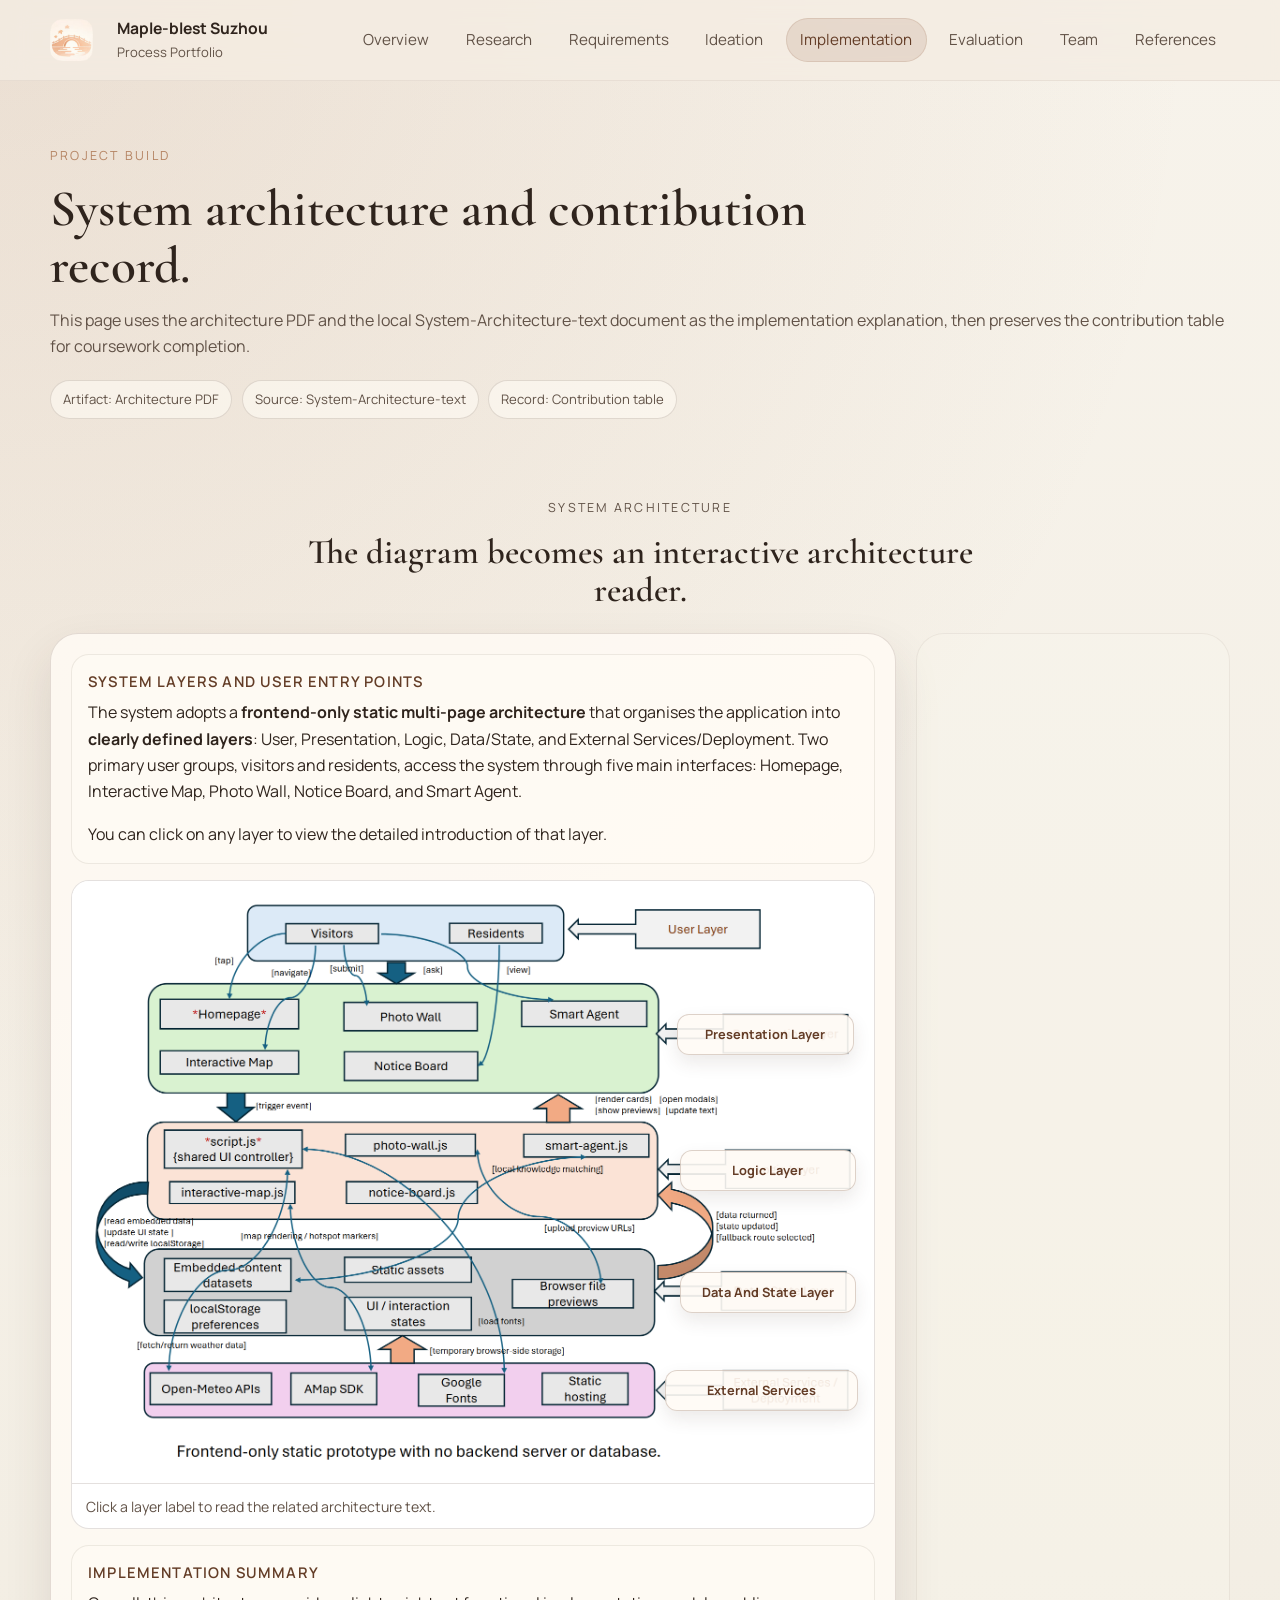
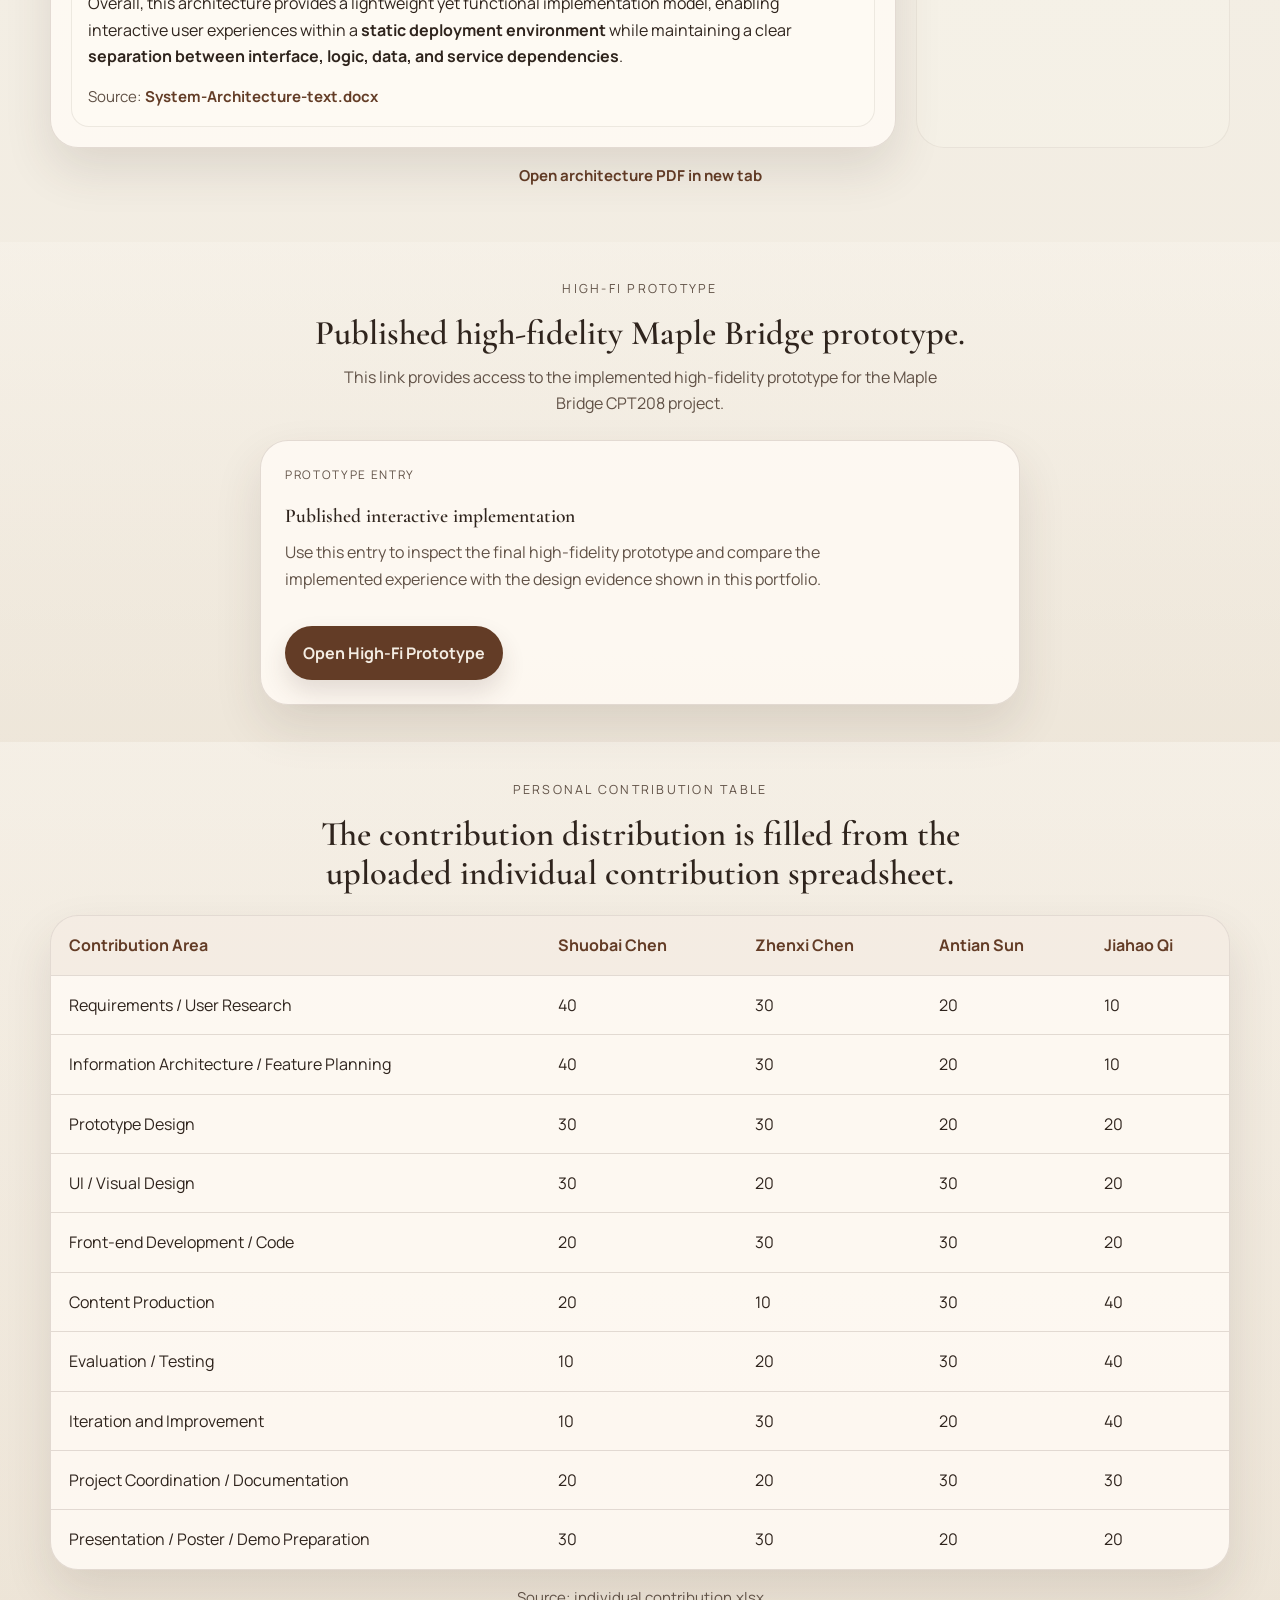
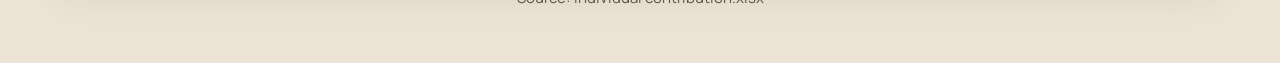
==== implementation.html @ 508eda53 "fix: move all files to root directory for GitHub Pages" ====
﻿<!DOCTYPE html>

<html lang="en">
<head>
<meta charset="utf-8"/>
<meta content="width=device-width, initial-scale=1.0" name="viewport"/>
<title>Implementation | Maple Bridge Process Portfolio</title>
<meta content="System architecture, implementation notes, and contribution table for Maple Bridge." name="description"/>
<link href="https://fonts.googleapis.com" rel="preconnect"/>
<link crossorigin="" href="https://fonts.gstatic.com" rel="preconnect"/>
<link href="https://fonts.googleapis.com/css2?family=Cormorant+Garamond:wght@500;600;700&amp;family=Manrope:wght@400;500;600;700&amp;display=swap" rel="stylesheet"/>
<link href="assets/css/site.css" rel="stylesheet"/>
</head>
<body data-page="implementation">
<div class="site-shell">
<header class="site-header">
<div class="container nav-wrap">
    <a aria-label="Maple-blest Suzhou Process Portfolio home" class="brand" href="index.html">
        <img src="208logo.png" alt="Logo" style="height: 42px; margin-right: 10px;">
        <span class="brand-text"><strong>Maple-blest Suzhou</strong><span>Process Portfolio</span></span>
    </a>
<button aria-controls="site-nav" aria-expanded="false" class="nav-toggle" type="button">Menu</button>
<nav aria-label="Primary" class="site-nav" id="site-nav"><a data-page="index" href="index.html">Overview</a><a data-page="research" href="research.html">Research</a><a data-page="requirements" href="requirements.html">Requirements</a><a data-page="ideation" href="ideation.html">Ideation</a><a data-page="implementation" href="implementation.html">Implementation</a><a data-page="evaluation" href="evaluation.html">Evaluation</a><a data-page="team" href="team.html">Team</a><a data-page="references" href="references.html">References</a></nav>
</div>
</header>
<main>
<section class="page-hero"><div class="container hero-content hero-content-simple"><div class="hero-copy"><p class="eyebrow">Project Build</p><h1>System architecture and contribution record.</h1><p class="hero-lead">This page uses the architecture PDF and the local System-Architecture-text document as the implementation explanation, then preserves the contribution table for coursework completion.</p><div class="hero-meta"><span>Artifact: Architecture PDF</span><span>Source: System-Architecture-text</span><span>Record: Contribution table</span></div></div></div></section>
<section class="section"><div class="container"><div class="section-heading"><p class="eyebrow">System Architecture</p><h2>The diagram becomes an interactive architecture reader.</h2></div><div class="architecture-reader"><article class="architecture-visual-panel"><div class="architecture-note architecture-note-top"><h3 class="transcript-heading">System Layers And User Entry Points</h3><p>The system adopts a <strong>frontend-only static multi-page architecture</strong> that organises the application into <strong>clearly defined layers</strong>: User, Presentation, Logic, Data/State, and External Services/Deployment. Two primary user groups, visitors and residents, access the system through five main interfaces: Homepage, Interactive Map, Photo Wall, Notice Board, and Smart Agent.</p><p>You can click on any layer to view the detailed introduction of that layer.</p></div><figure class="architecture-figure"><img alt="System Architecture diagram" loading="lazy" src="assets/pdf-images/system-architecture/page-01.png"/><figcaption>Click a layer label to read the related architecture text.</figcaption><div aria-label="Architecture layer controls" class="architecture-hotspots"><button aria-pressed="false" class="architecture-hotspot" data-architecture-target="presentation" type="button">Presentation Layer</button><button aria-pressed="false" class="architecture-hotspot" data-architecture-target="logic" type="button">Logic Layer</button><button aria-pressed="false" class="architecture-hotspot" data-architecture-target="data" type="button">Data And State Layer</button><button aria-pressed="false" class="architecture-hotspot" data-architecture-target="external" type="button">External Services</button></div></figure><div class="architecture-note architecture-note-bottom"><h3 class="transcript-heading">Implementation Summary</h3><p>Overall, this architecture provides a lightweight yet functional implementation model, enabling interactive user experiences within a <strong>static deployment environment</strong> while maintaining a clear <strong>separation between interface, logic, data, and service dependencies</strong>.</p><p class="source-note">Source: <a href="docs/System-Architecture-text.docx">System-Architecture-text.docx</a></p></div></article><aside aria-hidden="true" class="architecture-popup-stage"></aside><article aria-live="polite" class="architecture-detail-panel" hidden=""><button aria-label="Close architecture detail" class="architecture-popup-close" type="button">×</button><div class="architecture-detail" data-architecture-panel="presentation" hidden=""><p class="eyebrow">Selected Layer</p><h3>Presentation Layer</h3><p>At the presentation level, user interactions such as tapping, browsing, submitting, asking, and viewing are <strong>captured and translated into page events</strong>.</p></div><div class="architecture-detail" data-architecture-panel="data" hidden=""><p class="eyebrow">Selected Layer</p><h3>Data And State Layer</h3><p>At the data level, the current prototype relies on <strong>embedded content datasets, static assets, browser file previews</strong>, localStorage preferences, and UI/interaction states, rather than a backend server or database. As a result, most system behaviour is <strong>executed directly in the browser</strong>: scripts read embedded content, update local interface states, retrieve selected external data, and render feedback back to users in the form of cards, modals, previews, and dynamic text updates.</p></div><div class="architecture-detail" data-architecture-panel="external" hidden=""><p class="eyebrow">Selected Layer</p><h3>External Services</h3><p><strong>External integrations</strong> are used selectively to extend functionality, including Open-Meteo APIs for weather information, AMap SDK for live map rendering and hotspot markers, and Google Fonts for visual presentation.</p></div><div class="architecture-detail" data-architecture-panel="logic" hidden=""><p class="eyebrow">Selected Layer</p><h3>Logic Layer</h3><p>These events are then processed by the logic layer, which combines a shared controller, script.js, with page-specific scripts including interactive-map.js, photo-wall.js, notice-board.js, and smart-agent.js. This layered structure ensures that <strong>shared interface behaviours</strong> are managed consistently while allowing each page to support its own specialised interactions.</p></div></article></div><p class="source-note centered-note"><a href="assets/pdf/System%20Architecture.pdf">Open architecture PDF in new tab</a></p></div></section>
<section class="section section-alt"><div class="container"><div class="section-heading"><p class="eyebrow">High-Fi Prototype</p><h2>Published high-fidelity Maple Bridge prototype.</h2><p>This link provides access to the implemented high-fidelity prototype for the Maple Bridge CPT208 project.</p></div><article class="content-card prototype-card"><p class="card-kicker">Prototype Entry</p><h3>Published interactive implementation</h3><p>Use this entry to inspect the final high-fidelity prototype and compare the implemented experience with the design evidence shown in this portfolio.</p><a class="text-link" href="https://albertxia-herald.github.io/maple-bridge-CPT208" rel="noopener noreferrer" target="_blank">Open High-Fi Prototype</a></article></div></section>
<section class="section section-alt"><div class="container"><div class="section-heading"><p class="eyebrow">Personal Contribution Table</p><h2>The contribution distribution is filled from the uploaded individual contribution spreadsheet.</h2></div><div class="comparison-table-wrap"><table class="comparison-table contribution-table"><thead><tr><th>Contribution Area</th><th>Shuobai Chen</th><th>Zhenxi Chen</th><th>Antian Sun</th><th>Jiahao Qi</th></tr></thead><tbody><tr><td>Requirements / User Research</td><td>40</td><td>30</td><td>20</td><td>10</td></tr><tr><td>Information Architecture / Feature Planning</td><td>40</td><td>30</td><td>20</td><td>10</td></tr><tr><td>Prototype Design</td><td>30</td><td>30</td><td>20</td><td>20</td></tr><tr><td>UI / Visual Design</td><td>30</td><td>20</td><td>30</td><td>20</td></tr><tr><td>Front-end Development / Code</td><td>20</td><td>30</td><td>30</td><td>20</td></tr><tr><td>Content Production</td><td>20</td><td>10</td><td>30</td><td>40</td></tr><tr><td>Evaluation / Testing</td><td>10</td><td>20</td><td>30</td><td>40</td></tr><tr><td>Iteration and Improvement</td><td>10</td><td>30</td><td>20</td><td>40</td></tr><tr><td>Project Coordination / Documentation</td><td>20</td><td>20</td><td>30</td><td>30</td></tr><tr><td>Presentation / Poster / Demo Preparation</td><td>30</td><td>30</td><td>20</td><td>20</td></tr></tbody></table></div><p class="source-note centered-note">Source: individual contribution.xlsx</p></div></section>
</main>

</div>
<script src="assets/js/site.js"></script>
</body>
</html>
---- assets/css/site.css ----
:root {
  --bg: #f3eee4;
  --bg-deep: #e8dece;
  --surface: rgba(255, 251, 245, 0.84);
  --surface-strong: rgba(247, 240, 229, 0.94);
  --surface-dark: rgba(68, 52, 42, 0.92);
  --text: #2f241d;
  --text-soft: #615247;
  --text-inverse: #f4ede3;
  --line: rgba(91, 67, 49, 0.16);
  --line-strong: rgba(91, 67, 49, 0.28);
  --accent: #8c5a3c;
  --accent-soft: #b58463;
  --accent-deep: #633c26;
  --shadow: 0 22px 48px rgba(68, 52, 42, 0.12);
  --radius-lg: 28px;
  --radius-md: 18px;
  --radius-sm: 12px;
  --container: 1180px;
  --container-narrow: 840px;
}

*,
*::before,
*::after {
  box-sizing: border-box;
}

html {
  scroll-behavior: smooth;
}

body {
  margin: 0;
  min-width: 320px;
  font-family: "Manrope", sans-serif;
  color: var(--text);
  background:
    radial-gradient(circle at top left, rgba(181, 132, 99, 0.18), transparent 34%),
    linear-gradient(180deg, #f7f3eb 0%, var(--bg) 48%, #efe7db 100%);
  line-height: 1.65;
}

img {
  max-width: 100%;
  display: block;
}

a {
  color: inherit;
  text-decoration: none;
}

p,
ul {
  margin-top: 0;
}

.site-shell {
  min-height: 100vh;
}

.container {
  width: min(var(--container), calc(100% - 2rem));
  margin: 0 auto;
}

.container.narrow,
.narrow {
  width: min(var(--container-narrow), calc(100% - 2rem));
}

.site-header {
  position: sticky;
  top: 0;
  z-index: 20;
  backdrop-filter: blur(14px);
  background: rgba(244, 237, 227, 0.8);
  border-bottom: 1px solid rgba(91, 67, 49, 0.08);
}

.nav-wrap {
  display: flex;
  align-items: center;
  justify-content: space-between;
  gap: 1rem;
  padding: 1rem 0;
}

.brand {
  display: inline-flex;
  align-items: center;
  gap: 0.9rem;
  min-width: 0;
}

.brand-mark {
  display: inline-grid;
  place-items: center;
  width: 2.9rem;
  height: 2.9rem;
  border-radius: 50%;
  background: linear-gradient(135deg, var(--accent-deep), var(--accent-soft));
  color: var(--text-inverse);
  font-weight: 700;
  letter-spacing: 0.08em;
}

.brand-text {
  display: flex;
  flex-direction: column;
  color: var(--text-soft);
  font-size: 0.82rem;
}

.brand-text strong {
  color: var(--text);
  font-size: 0.98rem;
  font-weight: 700;
}

.site-nav {
  display: flex;
  flex-wrap: wrap;
  justify-content: flex-end;
  gap: 0.5rem;
}

.site-nav a {
  padding: 0.6rem 0.9rem;
  border-radius: 999px;
  color: var(--text-soft);
  font-size: 0.95rem;
  transition: background-color 160ms ease, color 160ms ease, transform 160ms ease;
}

.site-nav a:hover,
.site-nav a:focus-visible {
  background: rgba(140, 90, 60, 0.09);
  color: var(--accent-deep);
}

.site-nav a.is-active {
  background: rgba(140, 90, 60, 0.14);
  color: var(--accent-deep);
  box-shadow: inset 0 0 0 1px rgba(140, 90, 60, 0.15);
}

.nav-toggle {
  display: none;
  border: 1px solid var(--line);
  background: rgba(255, 251, 245, 0.78);
  color: var(--text);
  border-radius: 999px;
  padding: 0.7rem 1rem;
  font: inherit;
}

.page-hero {
  position: relative;
  padding: 3.2rem 0 1.4rem;
}

.page-hero-home {
  padding-top: 3rem;
}

.hero-media {
  position: absolute;
  inset: 0;
  background:
    linear-gradient(120deg, rgba(49, 36, 28, 0.82), rgba(49, 36, 28, 0.42)),
    linear-gradient(180deg, rgba(49, 36, 28, 0.12), rgba(243, 238, 228, 0.86)),
    url("../../images/hero-bg.jpg") center/cover no-repeat;
  border-bottom-left-radius: 40px;
  border-bottom-right-radius: 40px;
}

.hero-content {
  position: relative;
  display: grid;
  grid-template-columns: minmax(0, 1.4fr) minmax(280px, 0.8fr);
  gap: 1.5rem;
  align-items: end;
}

.hero-content-simple {
  grid-template-columns: minmax(0, 1fr);
}

.hero-copy {
  position: relative;
  z-index: 1;
  padding: 0.9rem 0 1.15rem;
}

.page-hero-home .hero-copy {
  color: var(--text-inverse);
  padding-top: 3.2rem;
}

.eyebrow {
  margin-bottom: 0.9rem;
  text-transform: uppercase;
  letter-spacing: 0.18em;
  font-size: 0.78rem;
  color: var(--accent-soft);
}

.page-hero-home .eyebrow {
  color: #dcc1a8;
}

h1,
h2,
h3 {
  margin: 0 0 0.7rem;
  font-family: "Cormorant Garamond", serif;
  font-weight: 600;
  line-height: 1.12;
}

h1 {
  font-size: clamp(2.55rem, 4vw, 4.15rem);
  max-width: 760px;
}

h2 {
  font-size: clamp(1.75rem, 2.7vw, 2.55rem);
}

h3 {
  font-size: clamp(1.22rem, 1.45vw, 1.55rem);
}

.hero-lead,
.section-heading p,
.editorial-block p,
.content-card p,
.note-card p,
.checklist-card,
.footer-copy {
  color: var(--text-soft);
}

.page-hero-home .hero-lead {
  color: rgba(244, 237, 227, 0.86);
  max-width: 58ch;
}

.hero-meta {
  display: flex;
  flex-wrap: wrap;
  gap: 0.6rem;
  margin-top: 1.25rem;
}

.hero-meta span {
  border: 1px solid rgba(248, 236, 223, 0.2);
  background: rgba(255, 249, 241, 0.08);
  color: inherit;
  padding: 0.5rem 0.75rem;
  border-radius: 999px;
  font-size: 0.82rem;
}

.page-hero:not(.page-hero-home) .hero-meta span {
  border-color: var(--line);
  background: rgba(255, 251, 245, 0.58);
  color: var(--text-soft);
}

.hero-panel,
.content-card,
.note-card,
.checklist-card,
.editorial-block,
.profile-card {
  border: 1px solid var(--line);
  border-radius: var(--radius-lg);
  background: var(--surface);
  box-shadow: var(--shadow);
}

.hero-panel {
  position: relative;
  z-index: 1;
  align-self: stretch;
  padding: 1.5rem;
  background: rgba(255, 248, 240, 0.18);
  border-color: rgba(255, 240, 223, 0.22);
  color: var(--text-inverse);
}

.callout-label,
.card-kicker {
  margin-bottom: 0.65rem;
  text-transform: uppercase;
  letter-spacing: 0.14em;
  font-size: 0.74rem;
  color: var(--accent-soft);
}

.hero-panel .callout-label,
.hero-panel p,
.hero-panel .text-link {
  color: rgba(244, 237, 227, 0.88);
}

.text-link {
  display: inline-block;
  margin-top: 0.8rem;
  color: var(--accent-deep);
  font-weight: 700;
}

.hero-actions {
  display: flex;
  flex-wrap: wrap;
  gap: 0.8rem;
  margin-top: 1.5rem;
}

.button-link {
  display: inline-flex;
  align-items: center;
  justify-content: center;
  min-height: 2.95rem;
  padding: 0.85rem 1.1rem;
  border-radius: 999px;
  border: 1px solid transparent;
  font-weight: 700;
  transition: transform 160ms ease, border-color 160ms ease, background-color 160ms ease, color 160ms ease;
}

.button-link:hover,
.button-link:focus-visible {
  transform: translateY(-1px);
}

.button-link-primary {
  background: rgba(255, 246, 236, 0.92);
  color: var(--accent-deep);
}

.button-link-secondary {
  background: rgba(255, 249, 241, 0.08);
  border-color: rgba(248, 236, 223, 0.26);
  color: var(--text-inverse);
}

.hero-panel-list {
  display: grid;
  gap: 0.75rem;
  margin-top: 1rem;
}

.hero-panel-list span {
  display: block;
  padding-top: 0.75rem;
  border-top: 1px solid rgba(255, 240, 223, 0.18);
  font-size: 0.96rem;
  color: rgba(244, 237, 227, 0.88);
}

.section {
  padding: 2.35rem 0;
}

.section-alt {
  background: linear-gradient(180deg, rgba(255, 251, 245, 0.26), rgba(232, 222, 206, 0.35));
}

.section-heading {
  margin-bottom: 1.45rem;
  text-align: center;
}

.section-heading-left {
  text-align: left;
}

.section-heading h2 {
  max-width: 720px;
  margin-left: auto;
  margin-right: auto;
}

.section-heading-left h2 {
  margin-left: 0;
  margin-right: 0;
}

.section-heading p:last-child {
  max-width: 62ch;
  margin-left: auto;
  margin-right: auto;
}

.section-heading-left p:last-child {
  margin-left: 0;
  margin-right: 0;
}

.card-grid {
  display: grid;
  gap: 1.2rem;
}

.card-grid-two {
  grid-template-columns: repeat(2, minmax(0, 1fr));
}

.card-grid-three {
  grid-template-columns: repeat(3, minmax(0, 1fr));
}

.card-grid-four {
  grid-template-columns: repeat(4, minmax(0, 1fr));
}

.content-card,
.note-card,
.checklist-card,
.editorial-block,
.snapshot-card,
.entry-card,
.resource-card,
.timeline-card {
  padding: 1.5rem;
}

.content-card h3 a:hover,
.content-card h3 a:focus-visible,
.entry-card h3 a:hover,
.entry-card h3 a:focus-visible,
.resource-card h3 a:hover,
.resource-card h3 a:focus-visible {
  color: var(--accent);
}

.transcript-heading {
  margin-top: 1.4rem;
  margin-bottom: 0.45rem;
  font-family: "Manrope", sans-serif;
  font-size: 0.92rem;
  line-height: 1.4;
  letter-spacing: 0.08em;
  text-transform: uppercase;
  color: var(--accent-deep);
}

.transcript-heading:first-child {
  margin-top: 0;
}

.alternatives-grid {
  display: grid;
  grid-template-columns: repeat(3, minmax(0, 1fr));
  gap: 1rem;
  margin: 1.2rem 0 1.6rem;
}

.alternative-option {
  display: flex;
  flex-direction: column;
  min-width: 0;
  padding: 1rem;
  border: 1px solid var(--line);
  border-radius: var(--radius-md);
  background: rgba(255, 251, 245, 0.56);
}

.alternative-option .transcript-heading {
  margin-top: 0;
}

.alternative-figure {
  margin: 1rem 0 0;
  padding-top: 1rem;
  border-top: 1px solid var(--line);
}

.pros-cons {
  display: grid;
  gap: 0.85rem;
  flex: 1;
}

.pros-cons-block {
  padding: 0.85rem;
  border-radius: var(--radius-sm);
  background: rgba(255, 251, 245, 0.58);
  border: 1px solid rgba(91, 67, 49, 0.1);
}

.pros-cons-block h4 {
  margin: 0 0 0.45rem;
  font-size: 0.82rem;
  letter-spacing: 0.12em;
  text-transform: uppercase;
  color: var(--accent-deep);
}

.pros-cons-block ul {
  margin: 0;
  padding-left: 1.05rem;
  color: var(--text-soft);
}

.pros-cons-block li + li {
  margin-top: 0.45rem;
}

.alternative-figure img {
  width: 100%;
  max-height: 260px;
  object-fit: contain;
}

.alternative-figure figcaption {
  margin-top: 0.6rem;
  text-align: center;
  color: var(--text-soft);
  font-size: 0.9rem;
}

.prototype-card {
  display: grid;
  gap: 0.7rem;
  max-width: 760px;
  margin: 0 auto;
}

.prototype-card h3 {
  margin-bottom: 0;
}

.prototype-card p {
  max-width: 62ch;
}

.prototype-card .text-link {
  display: inline-flex;
  align-items: center;
  justify-content: center;
  justify-self: start;
  min-height: 2.8rem;
  margin-top: 0.45rem;
  padding: 0.78rem 1.05rem;
  border-radius: 999px;
  border: 1px solid rgba(99, 60, 38, 0.18);
  background: var(--accent-deep);
  color: var(--text-inverse);
  box-shadow: 0 12px 24px rgba(68, 52, 42, 0.14);
}

.prototype-card .text-link:hover,
.prototype-card .text-link:focus-visible {
  background: var(--accent);
  transform: translateY(-1px);
}

.stack-grid {
  display: grid;
  gap: 1rem;
}

.metric-summary-grid {
  margin-top: 1.8rem;
}

.sus-analysis-grid {
  display: grid;
  grid-template-columns: repeat(8, minmax(0, 1fr));
  gap: 1.1rem;
  align-items: stretch;
}

.sus-analysis-grid .content-card {
  min-height: 100%;
}

.sus-analysis-pair {
  display: grid;
  grid-column: span 5;
  gap: 1.1rem;
}

.sus-analysis-pair .content-card {
  min-height: auto;
}

.iteration-grid {
  display: grid;
  gap: 1.2rem;
}

.iteration-card {
  display: grid;
  gap: 1rem;
  padding: 1.35rem;
  border: 1px solid var(--line);
  border-radius: var(--radius-lg);
  background: var(--surface);
  box-shadow: var(--shadow);
}

.iteration-card-head h3 {
  margin-bottom: 0;
}

.iteration-images {
  display: grid;
  grid-template-columns: repeat(2, minmax(0, 1fr));
  gap: 1rem;
}

.iteration-images figure {
  margin: 0;
  overflow: hidden;
  border: 1px solid var(--line);
  border-radius: var(--radius-md);
  background: rgba(255, 251, 245, 0.84);
}

.iteration-images img {
  width: 100%;
  max-height: 480px;
  object-fit: contain;
  background: #fff;
}

.iteration-images figcaption {
  padding: 0.6rem 0.8rem;
  border-top: 1px solid var(--line);
  color: var(--text-soft);
  font-size: 0.88rem;
}

.reflection-grid {
  display: grid;
  grid-template-columns: repeat(2, minmax(0, 1fr));
  gap: 1.25rem;
  align-items: start;
}

.reflection-group {
  display: grid;
  gap: 1rem;
  padding: 1.35rem;
  border: 1px solid var(--line);
  border-radius: var(--radius-lg);
  background: var(--surface);
  box-shadow: var(--shadow);
}

.reflection-group h3 {
  margin-bottom: 0.15rem;
}

.reflection-point {
  padding: 1rem;
  border: 1px solid rgba(140, 90, 60, 0.14);
  border-radius: var(--radius-md);
  background: rgba(255, 251, 245, 0.72);
}

.reflection-point h4 {
  margin: 0 0 0.45rem;
  color: var(--accent-deep);
  font-family: var(--font-ui);
  font-size: 1rem;
}

.reflection-point p {
  margin: 0;
}

.technical-reflection-grid {
  display: grid;
  gap: 1.25rem;
}

.technical-reflection-card {
  display: grid;
  gap: 1rem;
  padding: 1.35rem;
  border: 1px solid var(--line);
  border-radius: var(--radius-lg);
  background: var(--surface);
  box-shadow: var(--shadow);
}

.technical-reflection-card h3 {
  margin-bottom: 0;
}

.technical-reflection-card ul {
  margin: 0;
  padding-left: 1.2rem;
  color: var(--text-soft);
}

.technical-reflection-card li + li {
  margin-top: 0.4rem;
}

.technical-process-row {
  display: inline-flex;
  align-items: center;
  gap: 0.7rem;
  width: fit-content;
  padding: 0.75rem 0.9rem;
  border: 1px solid rgba(140, 90, 60, 0.18);
  border-radius: var(--radius-md);
  background: rgba(255, 251, 245, 0.78);
  font-weight: 700;
  color: var(--accent-deep);
}

.testing-grid {
  display: grid;
  grid-template-columns: repeat(3, minmax(0, 1fr));
  gap: 1rem;
}

.testing-card {
  display: grid;
  gap: 0.75rem;
  align-content: start;
  min-height: 100%;
  padding: 1rem;
  border: 1px solid rgba(140, 90, 60, 0.14);
  border-radius: var(--radius-md);
  background: rgba(255, 251, 245, 0.72);
}

.testing-card h4 {
  margin: 0;
  color: var(--accent-deep);
  font-family: var(--font-ui);
  font-size: 1rem;
}

.testing-card p {
  margin: 0;
}

.evidence-icon-button {
  display: inline-flex;
  align-items: center;
  justify-content: center;
  width: 2.45rem;
  height: 2.45rem;
  border: 1px solid rgba(140, 90, 60, 0.32);
  border-radius: 999px;
  background: var(--accent);
  color: #fff;
  font-family: var(--font-ui);
  font-weight: 800;
  cursor: pointer;
  box-shadow: 0 10px 22px rgba(91, 67, 49, 0.16);
  transition: transform 180ms ease, background 180ms ease;
}

.evidence-icon-button:hover,
.evidence-icon-button:focus-visible {
  background: var(--accent-deep);
  transform: translateY(-1px);
}

.testing-card .evidence-icon-button {
  margin-top: auto;
}

.text-modal {
  position: fixed;
  inset: 0;
  z-index: 80;
  display: none;
  align-items: center;
  justify-content: center;
  padding: 2rem;
  background: rgba(32, 26, 22, 0.72);
}

.text-modal.is-open {
  display: flex;
}

.text-modal-panel {
  position: relative;
  width: min(980px, 92vw);
  max-height: 86vh;
  overflow: auto;
  padding: 1.35rem;
  border: 1px solid rgba(255, 251, 245, 0.34);
  border-radius: var(--radius-lg);
  background: var(--surface);
  box-shadow: 0 24px 70px rgba(32, 26, 22, 0.36);
}

.text-modal-close {
  position: sticky;
  top: 0;
  float: right;
  display: inline-flex;
  align-items: center;
  justify-content: center;
  width: 2.35rem;
  height: 2.35rem;
  margin-left: 1rem;
  border: 1px solid var(--line);
  border-radius: 999px;
  background: rgba(255, 251, 245, 0.92);
  color: var(--accent-deep);
  font-size: 1.4rem;
  cursor: pointer;
}

.text-modal-content {
  display: grid;
  gap: 1rem;
}

.technical-evidence-gallery {
  display: grid;
  gap: 1rem;
}

.technical-evidence-gallery figure {
  margin: 0;
  overflow: hidden;
  border: 1px solid var(--line);
  border-radius: var(--radius-md);
  background: #1f1f1f;
}

.technical-evidence-gallery img {
  display: block;
  width: 100%;
  height: auto;
}

.technical-evidence-gallery figcaption {
  padding: 0.65rem 0.85rem;
  border-top: 1px solid rgba(255, 255, 255, 0.12);
  color: rgba(255, 255, 255, 0.76);
  font-size: 0.88rem;
}

.code-evidence-block {
  overflow: auto;
  margin: 0;
  padding: 1rem;
  border-radius: var(--radius-md);
  background: #1f1f1f;
  color: #f8f4ed;
  font-size: 0.88rem;
  line-height: 1.6;
}

.sus-analysis-grid > .content-card:nth-child(2) {
  grid-column: span 3;
}

.sus-analysis-grid > .content-card:nth-child(3) {
  grid-column: span 4;
}

.sus-analysis-grid > .content-card:nth-child(4) {
  grid-column: span 4;
}

.two-column {
  display: grid;
  grid-template-columns: minmax(0, 1.2fr) minmax(260px, 0.8fr);
  gap: 1.2rem;
  align-items: start;
}

.hub-overview {
  align-items: stretch;
}

.snapshot-card,
.entry-card,
.resource-card,
.timeline-card {
  border: 1px solid var(--line);
  border-radius: var(--radius-lg);
  background: var(--surface);
  box-shadow: var(--shadow);
}

.snapshot-card h3,
.entry-card h3,
.resource-card h3,
.timeline-card h3 {
  font-size: clamp(1.35rem, 1.9vw, 1.85rem);
}

.snapshot-card p:last-child,
.entry-card p:last-child,
.resource-card p:last-child,
.timeline-card p:last-child {
  margin-bottom: 0;
}

.timeline-grid {
  display: grid;
  grid-template-columns: repeat(5, minmax(0, 1fr));
  gap: 1rem;
  align-items: stretch;
}

.timeline-card {
  position: relative;
  overflow: hidden;
}

.timeline-card::before {
  content: "";
  position: absolute;
  inset: 0 auto auto 0;
  width: 100%;
  height: 4px;
  background: linear-gradient(90deg, var(--accent-soft), rgba(181, 132, 99, 0.18));
}

.timeline-step {
  display: inline-flex;
  align-items: center;
  justify-content: center;
  width: 2.3rem;
  height: 2.3rem;
  margin-bottom: 1rem;
  border-radius: 50%;
  background: rgba(140, 90, 60, 0.1);
  color: var(--accent-deep);
  font-weight: 700;
}

.timeline-note {
  margin-top: 1rem;
  color: var(--accent-deep);
  font-size: 0.92rem;
}

.resource-card-confirmed {
  background: linear-gradient(180deg, rgba(255, 251, 245, 0.92), rgba(244, 236, 223, 0.92));
}

.resource-status {
  display: inline-flex;
  margin-top: 1rem;
  padding: 0.45rem 0.75rem;
  border-radius: 999px;
  background: rgba(140, 90, 60, 0.1);
  color: var(--accent-deep);
  font-size: 0.84rem;
  font-weight: 700;
}

.source-note,
.todo-note {
  margin-top: 1rem;
  font-size: 0.94rem;
}

.source-note {
  color: var(--text-soft);
}

.source-note a {
  color: var(--accent-deep);
  font-weight: 700;
}

.todo-note {
  color: var(--accent-deep);
}

.centered-note {
  text-align: center;
}

.source-card,
.stakeholder-card,
.insight-card,
.document-panel {
  border: 1px solid var(--line);
  border-radius: var(--radius-lg);
  background: var(--surface);
  box-shadow: var(--shadow);
}

.source-card,
.stakeholder-card,
.insight-card {
  padding: 1.5rem;
}

.source-list {
  margin: 0;
  padding-left: 1.15rem;
  color: var(--text-soft);
}

.source-list li + li {
  margin-top: 0.65rem;
}

.evidence-tags {
  display: flex;
  flex-wrap: wrap;
  gap: 0.55rem;
  margin-top: 1rem;
}

.evidence-tag {
  display: inline-flex;
  align-items: center;
  justify-content: center;
  padding: 0.45rem 0.7rem;
  border-radius: 999px;
  background: rgba(140, 90, 60, 0.1);
  color: var(--accent-deep);
  font-size: 0.82rem;
  font-weight: 700;
}

.comparison-table-wrap {
  overflow-x: auto;
  border: 1px solid var(--line);
  border-radius: var(--radius-lg);
  background: var(--surface);
  box-shadow: var(--shadow);
}

.comparison-table {
  width: 100%;
  border-collapse: collapse;
  min-width: 760px;
}

.comparison-table caption {
  padding: 1rem 1.1rem;
  text-align: left;
  color: var(--accent-deep);
  font-weight: 700;
  background: rgba(255, 251, 245, 0.72);
  border-bottom: 1px solid var(--line);
}

.comparison-table th,
.comparison-table td {
  padding: 1rem 1.1rem;
  text-align: left;
  vertical-align: top;
  border-bottom: 1px solid var(--line);
}

.comparison-table th {
  background: rgba(140, 90, 60, 0.08);
  color: var(--accent-deep);
  font-weight: 700;
}

.comparison-table tbody tr:last-child td {
  border-bottom: 0;
}

.table-section-heading {
  margin-top: 2.1rem;
}

.sus-score-table {
  min-width: 980px;
}

.document-panel {
  margin-top: 1.4rem;
  padding: 1.5rem;
}

.document-panel-head {
  display: flex;
  align-items: flex-start;
  justify-content: space-between;
  gap: 1rem;
  margin-bottom: 1rem;
}

.document-frame {
  border: 1px solid var(--line);
  border-radius: var(--radius-md);
  overflow: hidden;
  background: rgba(255, 251, 245, 0.92);
  min-height: 720px;
}

.document-frame object {
  display: block;
  width: 100%;
  min-height: 720px;
}

.document-note {
  color: var(--text-soft);
}

.pdf-image-stack {
  display: grid;
  gap: 1rem;
}

.pdf-image-stack-two {
  grid-template-columns: repeat(2, minmax(0, 1fr));
  align-items: start;
}

.pdf-page {
  overflow: hidden;
  margin: 0;
  border: 1px solid var(--line);
  border-radius: var(--radius-md);
  background: #fff;
}

.pdf-page img {
  display: block;
  width: 100%;
  height: auto;
}

.image-modal-trigger {
  display: block;
  width: 100%;
  padding: 0;
  border: 0;
  background: transparent;
  cursor: zoom-in;
}

.image-modal-trigger:focus-visible {
  outline: 3px solid rgba(140, 90, 60, 0.45);
  outline-offset: 3px;
}

.pdf-page figcaption {
  padding: 0.65rem 0.85rem;
  border-top: 1px solid var(--line);
  color: var(--text-soft);
  font-size: 0.88rem;
}

.journey-grid {
  display: grid;
  grid-template-columns: repeat(2, minmax(0, 1fr));
  gap: 1.2rem;
}

.architecture-stack {
  display: grid;
  gap: 1.2rem;
}

.architecture-reader {
  position: relative;
  display: grid;
  grid-template-columns: minmax(0, 1.35fr) minmax(260px, 0.5fr);
  gap: 1.25rem;
  align-items: stretch;
}

.architecture-visual-panel,
.architecture-detail-panel {
  border: 1px solid var(--line);
  border-radius: var(--radius-lg);
  background: var(--surface);
  box-shadow: var(--shadow);
}

.architecture-visual-panel {
  display: grid;
  grid-column: 1;
  gap: 1rem;
  padding: 1.25rem;
}

.architecture-popup-stage {
  grid-column: 2;
  min-height: 100%;
  border: 1px solid rgba(91, 67, 49, 0.08);
  border-radius: var(--radius-lg);
  background: rgba(255, 251, 245, 0.18);
}

.architecture-note {
  padding: 1rem;
  border-radius: var(--radius-md);
  background: rgba(255, 251, 245, 0.56);
  border: 1px solid rgba(91, 67, 49, 0.1);
}

.architecture-note p:last-child {
  margin-bottom: 0;
}

.architecture-figure {
  position: relative;
  margin: 0;
  overflow: hidden;
  border: 1px solid var(--line);
  border-radius: var(--radius-md);
  background: #fff;
}

.architecture-figure img {
  width: 100%;
  max-height: 620px;
  object-fit: contain;
}

.architecture-figure figcaption {
  padding: 0.65rem 0.85rem;
  border-top: 1px solid var(--line);
  color: var(--text-soft);
  font-size: 0.88rem;
}

.architecture-hotspots {
  position: absolute;
  inset: 0;
  pointer-events: none;
}

.architecture-hotspot {
  position: absolute;
  pointer-events: auto;
  border: 1px solid rgba(99, 60, 38, 0.22);
  border-radius: 12px;
  background: rgba(255, 251, 245, 0.9);
  color: var(--accent-deep);
  width: min(22%, 230px);
  min-height: 2.55rem;
  padding: 0.4rem 0.55rem;
  font: inherit;
  font-size: 0.8rem;
  font-weight: 700;
  cursor: pointer;
  box-shadow: 0 8px 18px rgba(68, 52, 42, 0.1);
}

.architecture-hotspot[data-architecture-target="presentation"] {
  top: 20.5%;
  right: 2.6%;
}

.architecture-hotspot[data-architecture-target="logic"] {
  top: 41.5%;
  right: 2.3%;
}

.architecture-hotspot[data-architecture-target="data"] {
  top: 60.4%;
  right: 2.3%;
}

.architecture-hotspot[data-architecture-target="external"] {
  top: 75.5%;
  right: 2.1%;
  width: min(24%, 250px);
}

.architecture-hotspot:hover,
.architecture-hotspot:focus-visible,
.architecture-hotspot.is-active {
  background: var(--accent-deep);
  color: var(--text-inverse);
}

.architecture-detail-panel {
  position: absolute;
  top: 11.5rem;
  right: 0;
  z-index: 8;
  width: min(360px, 32%);
  padding: 1.5rem;
  border-color: rgba(99, 60, 38, 0.24);
  background: rgba(255, 251, 245, 0.96);
  backdrop-filter: blur(12px);
}

.architecture-popup-close {
  position: absolute;
  top: 0.75rem;
  right: 0.75rem;
  display: inline-grid;
  place-items: center;
  width: 2rem;
  height: 2rem;
  border: 1px solid var(--line);
  border-radius: 50%;
  background: rgba(255, 251, 245, 0.84);
  color: var(--accent-deep);
  font: inherit;
  font-size: 1.2rem;
  line-height: 1;
  cursor: pointer;
}

.architecture-popup-close:hover,
.architecture-popup-close:focus-visible {
  background: var(--accent-deep);
  color: var(--text-inverse);
}

.architecture-detail h3 {
  margin-bottom: 0.9rem;
  padding-right: 2rem;
}

.architecture-detail p:last-child {
  margin-bottom: 0;
}

.fieldwork-grid {
  display: grid;
  grid-template-columns: repeat(2, minmax(0, 1fr));
  gap: 1rem;
  align-items: start;
}

.fieldwork-card,
.video-panel,
.requirement-card,
.need-card,
.requirement-list-card,
.playful-card,
.summary-card {
  border: 1px solid var(--line);
  border-radius: var(--radius-lg);
  background: var(--surface);
  box-shadow: var(--shadow);
}

.fieldwork-card {
  overflow: hidden;
}

.fieldwork-card img {
  width: 100%;
  height: auto;
  object-fit: contain;
  display: block;
  background: rgba(255, 251, 245, 0.92);
}

.fieldwork-card figcaption {
  padding: 0.9rem 1rem 1rem;
  color: var(--text-soft);
  font-size: 0.92rem;
}

.fieldwork-card-feature {
  grid-column: auto;
}

.image-modal {
  position: fixed;
  inset: 0;
  z-index: 100;
  display: none;
  align-items: center;
  justify-content: center;
  padding: 1.25rem;
  background: rgba(32, 27, 23, 0.82);
}

.image-modal.is-open {
  display: flex;
}

.image-modal-panel {
  position: relative;
  max-width: min(96vw, 1440px);
  max-height: 92vh;
  overflow: hidden;
  padding-top: 3.2rem;
}

.image-modal-panel img {
  display: block;
  max-width: 100%;
  max-height: calc(92vh - 3.2rem);
  border-radius: var(--radius-md);
  background: #fff;
  box-shadow: 0 24px 80px rgba(0, 0, 0, 0.35);
  transform-origin: center center;
  transition: transform 120ms ease;
  cursor: zoom-in;
  touch-action: none;
  user-select: none;
  -webkit-user-drag: none;
}

.image-modal.is-zoomed .image-modal-panel img {
  cursor: grab;
}

.image-modal-panel img.is-panning {
  cursor: grabbing;
  transition: none;
}

.image-modal-close {
  position: absolute;
  top: 0.75rem;
  right: 0.75rem;
  width: 2.4rem;
  height: 2.4rem;
  border: 1px solid rgba(255, 255, 255, 0.4);
  border-radius: 50%;
  background: rgba(32, 27, 23, 0.72);
  color: #fff;
  font-size: 1.5rem;
  line-height: 1;
  cursor: pointer;
}

.image-modal-toolbar {
  position: absolute;
  top: 0.75rem;
  left: 0.75rem;
  z-index: 1;
  display: inline-flex;
  gap: 0.4rem;
  align-items: center;
  padding: 0.35rem;
  border-radius: 999px;
  background: rgba(32, 27, 23, 0.72);
}

.image-modal-zoom,
.image-modal-reset {
  min-width: 2.2rem;
  height: 2.2rem;
  padding: 0 0.7rem;
  border: 1px solid rgba(255, 255, 255, 0.35);
  border-radius: 999px;
  background: rgba(255, 255, 255, 0.08);
  color: #fff;
  font-weight: 700;
  cursor: pointer;
}

.video-panel,
.requirement-card,
.need-card,
.requirement-list-card,
.playful-card,
.summary-card {
  padding: 1.5rem;
}

.fieldwork-video {
  width: 100%;
  display: block;
  border-radius: var(--radius-md);
  background: #000;
}

.requirement-section-stack {
  display: grid;
  gap: 1rem;
}

.requirement-list {
  margin: 0;
  padding-left: 1.15rem;
  color: var(--text-soft);
}

.requirement-list li + li {
  margin-top: 0.7rem;
}

.alternative-card,
.progression-card {
  border: 1px solid var(--line);
  border-radius: var(--radius-lg);
  background: var(--surface);
  box-shadow: var(--shadow);
  padding: 1.5rem;
}

.architecture-panel {
  margin-top: 1.25rem;
}

.progression-grid {
  display: grid;
  grid-template-columns: repeat(3, minmax(0, 1fr));
  gap: 1rem;
}

.progression-card-available {
  background: linear-gradient(180deg, rgba(255, 251, 245, 0.95), rgba(243, 233, 219, 0.95));
}

.tech-grid {
  display: grid;
  grid-template-columns: repeat(4, minmax(0, 1fr));
  gap: 1rem;
}

.tech-card {
  border: 1px solid var(--line);
  border-radius: var(--radius-lg);
  background: var(--surface);
  box-shadow: var(--shadow);
  padding: 1.5rem;
}

.contribution-table th,
.contribution-table td {
  white-space: nowrap;
 }

.checklist {
  padding-left: 1.15rem;
  margin-bottom: 0;
  color: var(--text-soft);
}

.checklist li + li {
  margin-top: 0.5rem;
}

.profile-card {
  display: grid;
  grid-template-columns: 118px minmax(0, 1fr);
  gap: 1.2rem;
  padding: 1.3rem;
  align-items: start;
}

.profile-card img {
  width: 118px;
  height: 118px;
  border-radius: var(--radius-md);
  object-fit: cover;
  border: 1px solid var(--line-strong);
}

.team-building-grid {
  display: grid;
  grid-template-columns: repeat(12, minmax(0, 1fr));
  gap: 1.2rem;
}

.team-building-card {
  grid-column: 2 / span 6;
  border: 1px solid var(--line);
  border-radius: var(--radius-lg);
  background: var(--surface);
  box-shadow: var(--shadow);
  overflow: hidden;
}

.team-building-card:nth-child(2) {
  grid-column: 6 / span 6;
  margin-top: 2rem;
}

.team-building-card img {
  width: 100%;
  aspect-ratio: 4 / 3;
  object-fit: cover;
}

.team-building-card div {
  padding: 1.25rem;
}

.team-building-card p:last-child {
  margin-bottom: 0;
  color: var(--text-soft);
}

.muted {
  color: var(--text-soft);
}

.site-footer {
  margin-top: 2rem;
  padding: 2rem 0 3rem;
  border-top: 1px solid rgba(91, 67, 49, 0.1);
}

.footer-layout {
  display: flex;
  align-items: flex-start;
  justify-content: space-between;
  gap: 1.5rem;
}

.footer-title {
  margin-bottom: 0.35rem;
  font-family: "Cormorant Garamond", serif;
  font-size: 1.7rem;
  color: var(--text);
}

.footer-links {
  display: flex;
  flex-wrap: wrap;
  gap: 0.9rem;
}

.footer-links a {
  color: var(--text-soft);
}

.footer-links a:hover,
.footer-links a:focus-visible {
  color: var(--accent-deep);
}

@media (max-width: 980px) {
  .hero-content,
  .two-column,
  .card-grid-three,
  .card-grid-two,
  .card-grid-four,
  .alternatives-grid,
  .sus-analysis-grid,
  .reflection-grid,
  .testing-grid,
  .architecture-reader,
  .timeline-grid,
  .journey-grid,
  .progression-grid,
  .tech-grid {
    grid-template-columns: 1fr;
  }

  .sus-analysis-pair,
  .sus-analysis-grid > .content-card {
    grid-column: 1 / -1;
  }

  .hero-panel {
    background: rgba(255, 251, 245, 0.88);
    color: var(--text);
    border-color: var(--line);
  }

  .hero-panel .callout-label,
  .hero-panel p,
  .hero-panel .text-link,
  .hero-panel-list span {
    color: var(--text-soft);
  }

  .button-link-secondary {
    background: rgba(255, 251, 245, 0.9);
    border-color: var(--line);
    color: var(--text);
  }

  .page-hero-home .hero-copy {
    padding-top: 2.3rem;
  }

  .document-panel-head {
    flex-direction: column;
  }

  .fieldwork-grid {
    grid-template-columns: repeat(2, minmax(0, 1fr));
  }

  .fieldwork-card-feature {
    grid-column: span 1;
  }
}

@media (max-width: 760px) {
  .nav-toggle {
    display: inline-flex;
    align-items: center;
    justify-content: center;
  }

  .nav-wrap {
    flex-wrap: wrap;
  }

  .site-nav {
    display: none;
    width: 100%;
    flex-direction: column;
    padding: 0.45rem 0 0.2rem;
  }

  .site-nav.is-open {
    display: flex;
  }

  .site-nav a {
    width: 100%;
    border-radius: 16px;
    background: rgba(255, 251, 245, 0.52);
  }

  h1 {
    font-size: clamp(2.2rem, 9vw, 3rem);
  }

  h2 {
    font-size: clamp(1.55rem, 7vw, 2.05rem);
  }

  h3 {
    font-size: clamp(1.15rem, 5vw, 1.35rem);
  }

  .page-hero {
    padding: 2.4rem 0 1rem;
  }

  .hero-actions {
    flex-direction: column;
    align-items: stretch;
  }

  .document-frame,
  .document-frame object {
    min-height: 480px;
  }

  .architecture-hotspots {
    position: static;
    display: grid;
    grid-template-columns: repeat(2, minmax(0, 1fr));
    gap: 0.55rem;
    padding: 0.75rem;
    border-top: 1px solid var(--line);
    pointer-events: auto;
  }

  .architecture-hotspot,
  .architecture-hotspot[data-architecture-target] {
    position: static;
    width: 100%;
  }

  .architecture-popup-stage {
    display: none;
  }

  .architecture-detail-panel {
    position: static;
    width: 100%;
    margin-top: 1rem;
  }

  .fieldwork-grid {
    grid-template-columns: 1fr;
  }

  .team-building-card {
    grid-column: 1 / -1;
  }

  .team-building-card:nth-child(2) {
    grid-column: 1 / -1;
    margin-top: 0;
  }

  .pdf-image-stack-two {
    grid-template-columns: 1fr;
  }

  .profile-card {
    grid-template-columns: 1fr;
  }

  .iteration-images {
    grid-template-columns: 1fr;
  }

  .footer-layout {
    flex-direction: column;
  }
}

@media (prefers-reduced-motion: reduce) {
  html {
    scroll-behavior: auto;
  }

  *,
  *::before,
  *::after {
    animation: none !important;
    transition: none !important;
  }
}
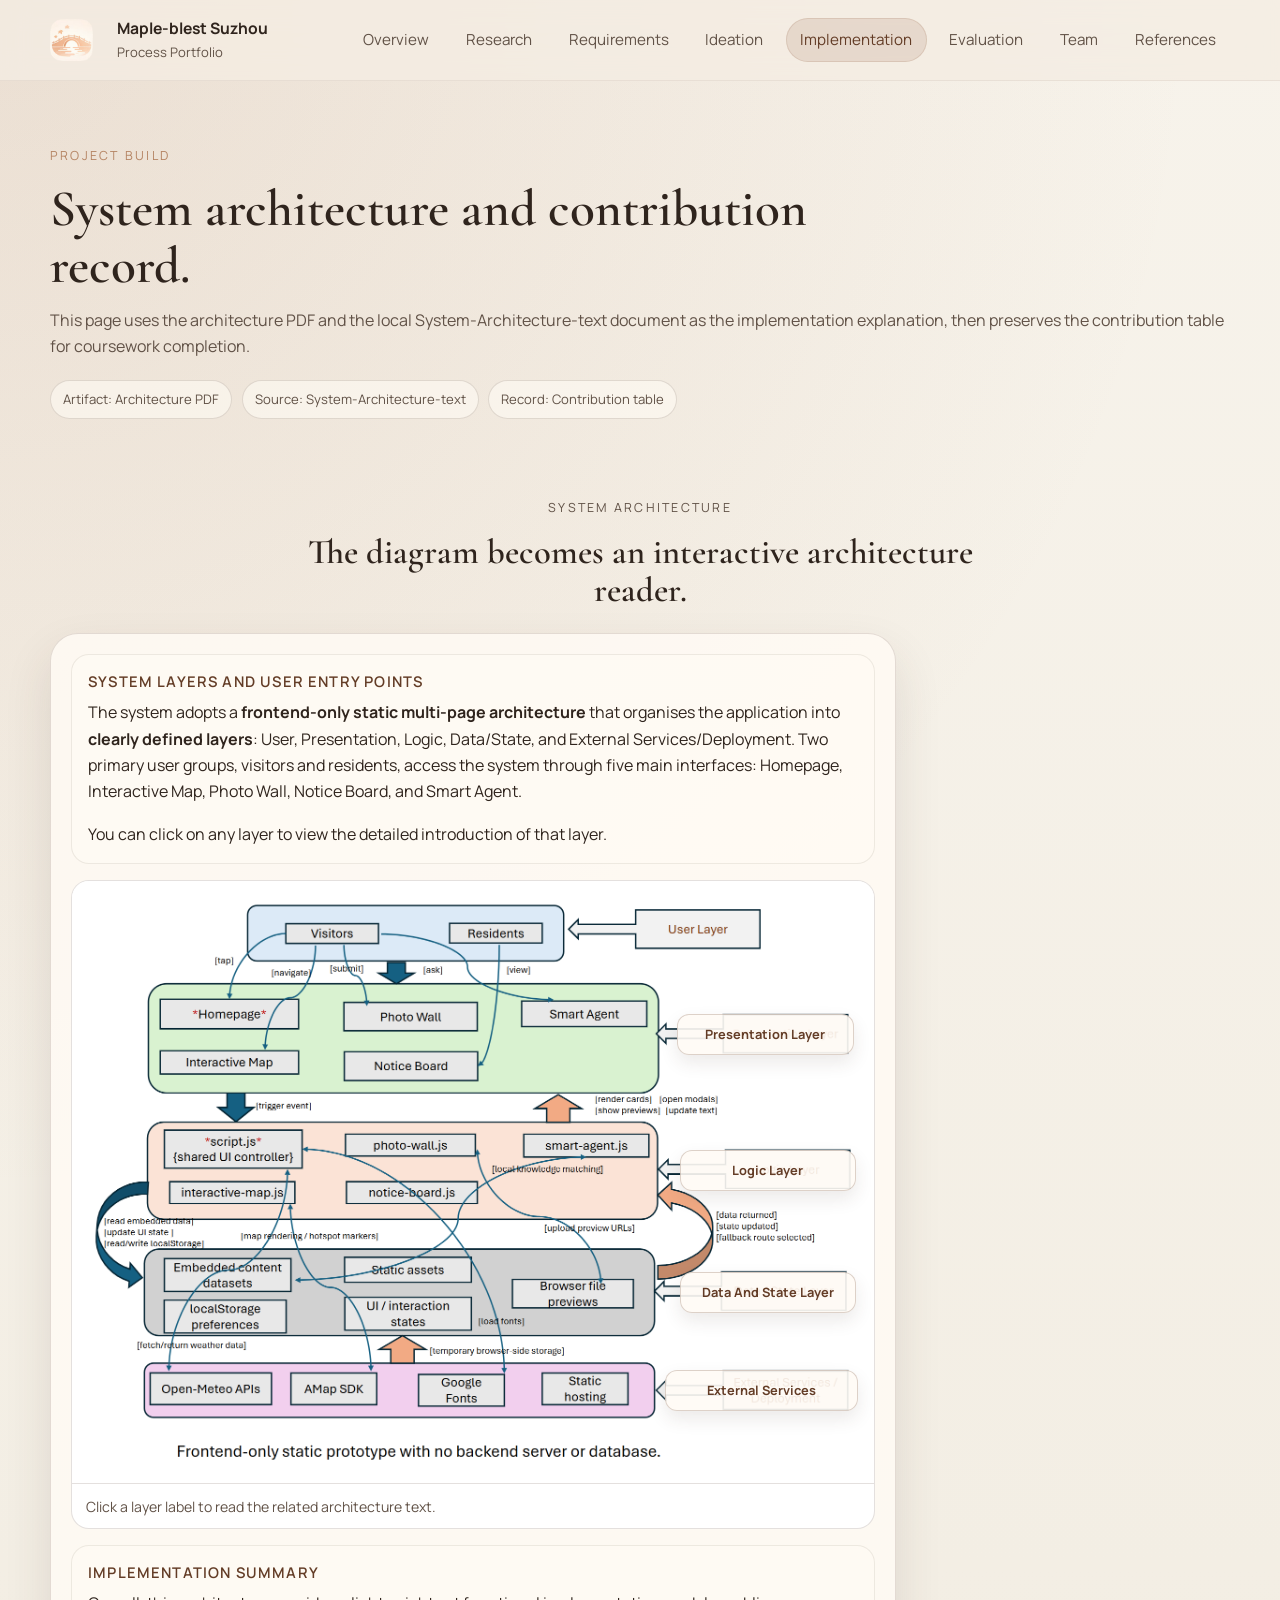
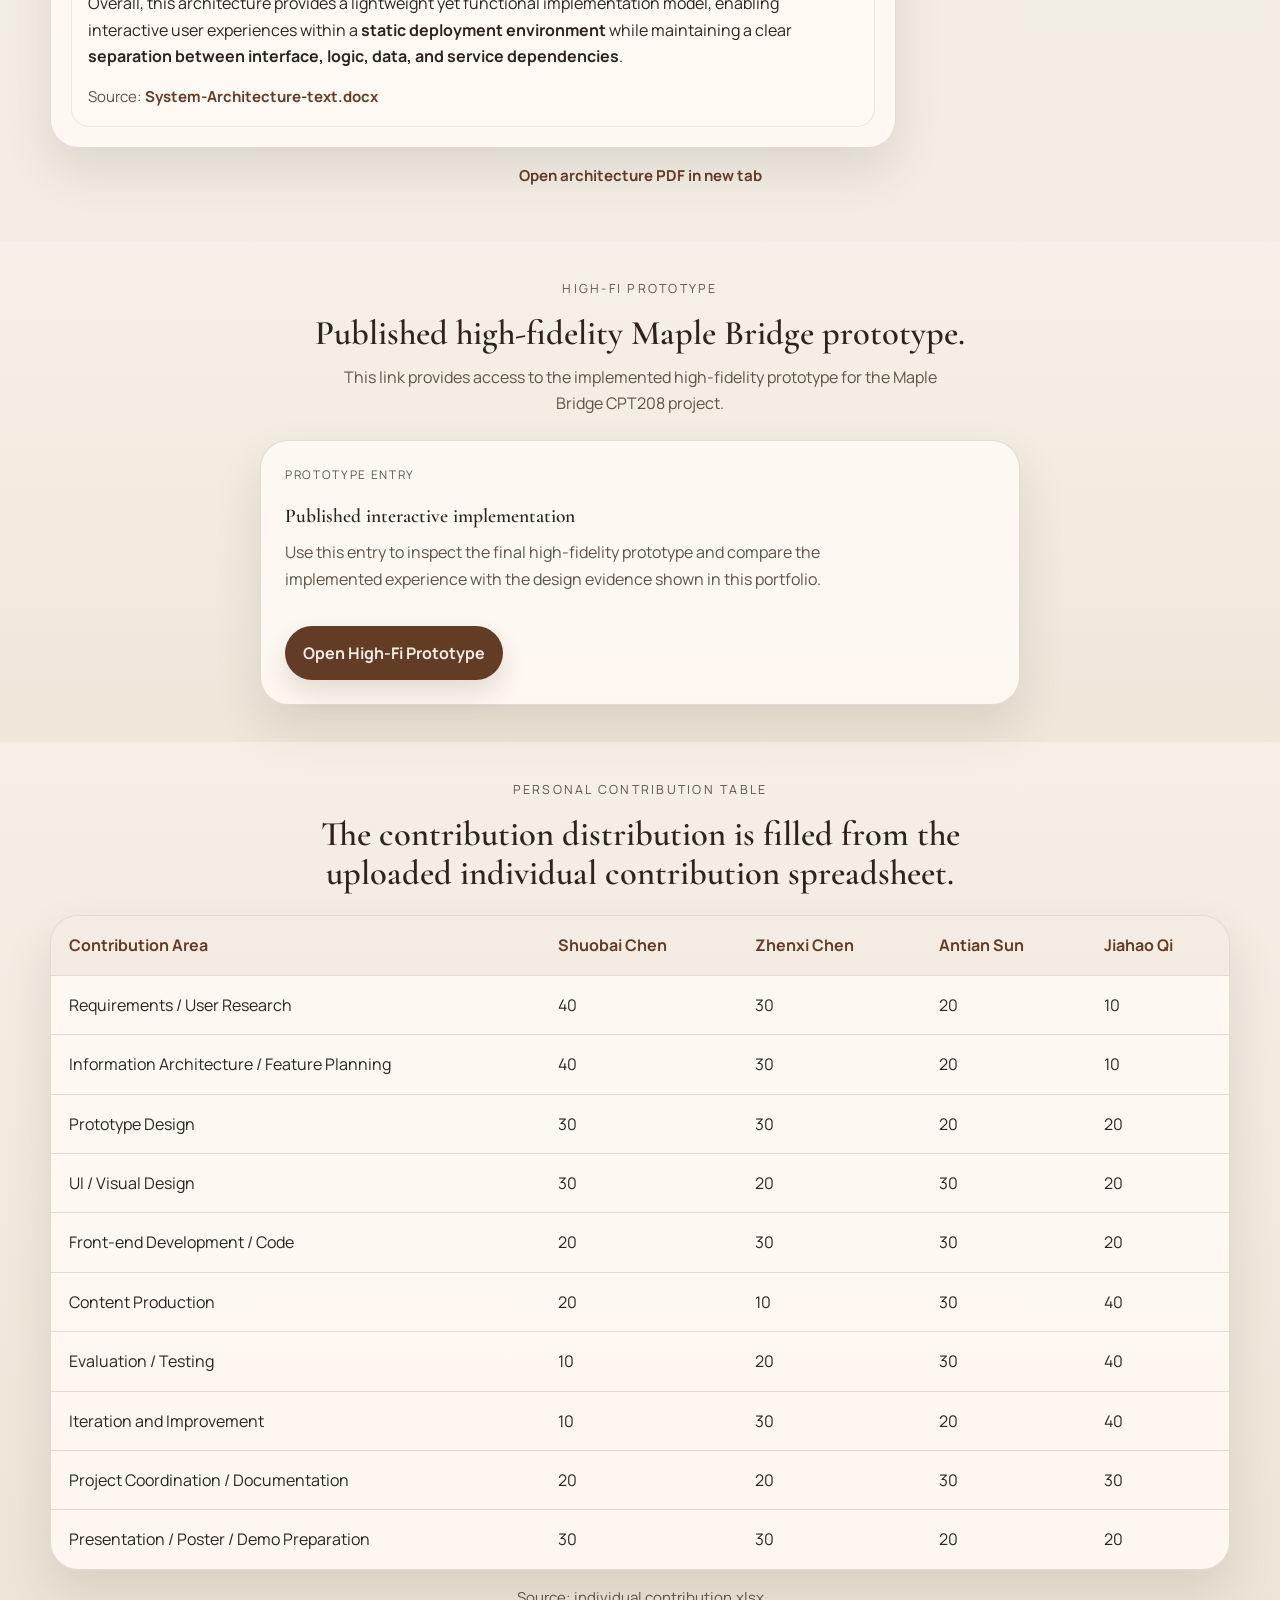
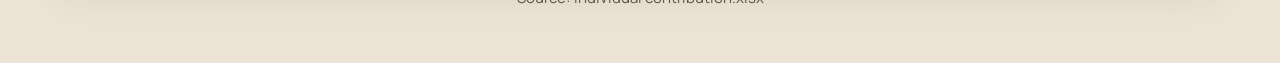
==== commit ad267f30: "final_version1.0: update portfolio website files" ====
--- a/implementation.html
+++ b/implementation.html
@@ -25,7 +25,7 @@
 </header>
 <main>
 <section class="page-hero"><div class="container hero-content hero-content-simple"><div class="hero-copy"><p class="eyebrow">Project Build</p><h1>System architecture and contribution record.</h1><p class="hero-lead">This page uses the architecture PDF and the local System-Architecture-text document as the implementation explanation, then preserves the contribution table for coursework completion.</p><div class="hero-meta"><span>Artifact: Architecture PDF</span><span>Source: System-Architecture-text</span><span>Record: Contribution table</span></div></div></div></section>
-<section class="section"><div class="container"><div class="section-heading"><p class="eyebrow">System Architecture</p><h2>The diagram becomes an interactive architecture reader.</h2></div><div class="architecture-reader"><article class="architecture-visual-panel"><div class="architecture-note architecture-note-top"><h3 class="transcript-heading">System Layers And User Entry Points</h3><p>The system adopts a <strong>frontend-only static multi-page architecture</strong> that organises the application into <strong>clearly defined layers</strong>: User, Presentation, Logic, Data/State, and External Services/Deployment. Two primary user groups, visitors and residents, access the system through five main interfaces: Homepage, Interactive Map, Photo Wall, Notice Board, and Smart Agent.</p><p>You can click on any layer to view the detailed introduction of that layer.</p></div><figure class="architecture-figure"><img alt="System Architecture diagram" loading="lazy" src="assets/pdf-images/system-architecture/page-01.png"/><figcaption>Click a layer label to read the related architecture text.</figcaption><div aria-label="Architecture layer controls" class="architecture-hotspots"><button aria-pressed="false" class="architecture-hotspot" data-architecture-target="presentation" type="button">Presentation Layer</button><button aria-pressed="false" class="architecture-hotspot" data-architecture-target="logic" type="button">Logic Layer</button><button aria-pressed="false" class="architecture-hotspot" data-architecture-target="data" type="button">Data And State Layer</button><button aria-pressed="false" class="architecture-hotspot" data-architecture-target="external" type="button">External Services</button></div></figure><div class="architecture-note architecture-note-bottom"><h3 class="transcript-heading">Implementation Summary</h3><p>Overall, this architecture provides a lightweight yet functional implementation model, enabling interactive user experiences within a <strong>static deployment environment</strong> while maintaining a clear <strong>separation between interface, logic, data, and service dependencies</strong>.</p><p class="source-note">Source: <a href="docs/System-Architecture-text.docx">System-Architecture-text.docx</a></p></div></article><aside aria-hidden="true" class="architecture-popup-stage"></aside><article aria-live="polite" class="architecture-detail-panel" hidden=""><button aria-label="Close architecture detail" class="architecture-popup-close" type="button">×</button><div class="architecture-detail" data-architecture-panel="presentation" hidden=""><p class="eyebrow">Selected Layer</p><h3>Presentation Layer</h3><p>At the presentation level, user interactions such as tapping, browsing, submitting, asking, and viewing are <strong>captured and translated into page events</strong>.</p></div><div class="architecture-detail" data-architecture-panel="data" hidden=""><p class="eyebrow">Selected Layer</p><h3>Data And State Layer</h3><p>At the data level, the current prototype relies on <strong>embedded content datasets, static assets, browser file previews</strong>, localStorage preferences, and UI/interaction states, rather than a backend server or database. As a result, most system behaviour is <strong>executed directly in the browser</strong>: scripts read embedded content, update local interface states, retrieve selected external data, and render feedback back to users in the form of cards, modals, previews, and dynamic text updates.</p></div><div class="architecture-detail" data-architecture-panel="external" hidden=""><p class="eyebrow">Selected Layer</p><h3>External Services</h3><p><strong>External integrations</strong> are used selectively to extend functionality, including Open-Meteo APIs for weather information, AMap SDK for live map rendering and hotspot markers, and Google Fonts for visual presentation.</p></div><div class="architecture-detail" data-architecture-panel="logic" hidden=""><p class="eyebrow">Selected Layer</p><h3>Logic Layer</h3><p>These events are then processed by the logic layer, which combines a shared controller, script.js, with page-specific scripts including interactive-map.js, photo-wall.js, notice-board.js, and smart-agent.js. This layered structure ensures that <strong>shared interface behaviours</strong> are managed consistently while allowing each page to support its own specialised interactions.</p></div></article></div><p class="source-note centered-note"><a href="assets/pdf/System%20Architecture.pdf">Open architecture PDF in new tab</a></p></div></section>
+<section class="section"><div class="container"><div class="section-heading"><p class="eyebrow">System Architecture</p><h2>The diagram becomes an interactive architecture reader.</h2></div><div class="architecture-reader"><article class="architecture-visual-panel"><div class="architecture-note architecture-note-top"><h3 class="transcript-heading">System Layers And User Entry Points</h3><p>The system adopts a <strong>frontend-only static multi-page architecture</strong> that organises the application into <strong>clearly defined layers</strong>: User, Presentation, Logic, Data/State, and External Services/Deployment. Two primary user groups, visitors and residents, access the system through five main interfaces: Homepage, Interactive Map, Photo Wall, Notice Board, and Smart Agent.</p><p>You can click on any layer to view the detailed introduction of that layer.</p></div><figure class="architecture-figure"><img alt="System Architecture diagram" loading="lazy" src="assets/pdf-images/system-architecture/page-01.png"/><figcaption>Click a layer label to read the related architecture text.</figcaption><div aria-label="Architecture layer controls" class="architecture-hotspots"><button aria-pressed="false" class="architecture-hotspot" data-architecture-target="presentation" type="button">Presentation Layer</button><button aria-pressed="false" class="architecture-hotspot" data-architecture-target="logic" type="button">Logic Layer</button><button aria-pressed="false" class="architecture-hotspot" data-architecture-target="data" type="button">Data And State Layer</button><button aria-pressed="false" class="architecture-hotspot" data-architecture-target="external" type="button">External Services</button></div></figure><div class="architecture-note architecture-note-bottom"><h3 class="transcript-heading">Implementation Summary</h3><p>Overall, this architecture provides a lightweight yet functional implementation model, enabling interactive user experiences within a <strong>static deployment environment</strong> while maintaining a clear <strong>separation between interface, logic, data, and service dependencies</strong>.</p><p class="source-note">Source: <a href="docs/System-Architecture-text.docx">System-Architecture-text.docx</a></p></div></article><article aria-live="polite" class="architecture-detail-panel" hidden=""><button aria-label="Close architecture detail" class="architecture-popup-close" type="button">×</button><div class="architecture-detail" data-architecture-panel="presentation" hidden=""><p class="eyebrow">Selected Layer</p><h3>Presentation Layer</h3><p>At the presentation level, user interactions such as tapping, browsing, submitting, asking, and viewing are <strong>captured and translated into page events</strong>.</p></div><div class="architecture-detail" data-architecture-panel="data" hidden=""><p class="eyebrow">Selected Layer</p><h3>Data And State Layer</h3><p>At the data level, the current prototype relies on <strong>embedded content datasets, static assets, browser file previews</strong>, localStorage preferences, and UI/interaction states, rather than a backend server or database. As a result, most system behaviour is <strong>executed directly in the browser</strong>: scripts read embedded content, update local interface states, retrieve selected external data, and render feedback back to users in the form of cards, modals, previews, and dynamic text updates.</p></div><div class="architecture-detail" data-architecture-panel="external" hidden=""><p class="eyebrow">Selected Layer</p><h3>External Services</h3><p><strong>External integrations</strong> are used selectively to extend functionality, including Open-Meteo APIs for weather information, AMap SDK for live map rendering and hotspot markers, and Google Fonts for visual presentation.</p></div><div class="architecture-detail" data-architecture-panel="logic" hidden=""><p class="eyebrow">Selected Layer</p><h3>Logic Layer</h3><p>These events are then processed by the logic layer, which combines a shared controller, script.js, with page-specific scripts including interactive-map.js, photo-wall.js, notice-board.js, and smart-agent.js. This layered structure ensures that <strong>shared interface behaviours</strong> are managed consistently while allowing each page to support its own specialised interactions.</p></div></article></div><p class="source-note centered-note"><a href="assets/pdf/System%20Architecture.pdf">Open architecture PDF in new tab</a></p></div></section>
 <section class="section section-alt"><div class="container"><div class="section-heading"><p class="eyebrow">High-Fi Prototype</p><h2>Published high-fidelity Maple Bridge prototype.</h2><p>This link provides access to the implemented high-fidelity prototype for the Maple Bridge CPT208 project.</p></div><article class="content-card prototype-card"><p class="card-kicker">Prototype Entry</p><h3>Published interactive implementation</h3><p>Use this entry to inspect the final high-fidelity prototype and compare the implemented experience with the design evidence shown in this portfolio.</p><a class="text-link" href="https://albertxia-herald.github.io/maple-bridge-CPT208" rel="noopener noreferrer" target="_blank">Open High-Fi Prototype</a></article></div></section>
 <section class="section section-alt"><div class="container"><div class="section-heading"><p class="eyebrow">Personal Contribution Table</p><h2>The contribution distribution is filled from the uploaded individual contribution spreadsheet.</h2></div><div class="comparison-table-wrap"><table class="comparison-table contribution-table"><thead><tr><th>Contribution Area</th><th>Shuobai Chen</th><th>Zhenxi Chen</th><th>Antian Sun</th><th>Jiahao Qi</th></tr></thead><tbody><tr><td>Requirements / User Research</td><td>40</td><td>30</td><td>20</td><td>10</td></tr><tr><td>Information Architecture / Feature Planning</td><td>40</td><td>30</td><td>20</td><td>10</td></tr><tr><td>Prototype Design</td><td>30</td><td>30</td><td>20</td><td>20</td></tr><tr><td>UI / Visual Design</td><td>30</td><td>20</td><td>30</td><td>20</td></tr><tr><td>Front-end Development / Code</td><td>20</td><td>30</td><td>30</td><td>20</td></tr><tr><td>Content Production</td><td>20</td><td>10</td><td>30</td><td>40</td></tr><tr><td>Evaluation / Testing</td><td>10</td><td>20</td><td>30</td><td>40</td></tr><tr><td>Iteration and Improvement</td><td>10</td><td>30</td><td>20</td><td>40</td></tr><tr><td>Project Coordination / Documentation</td><td>20</td><td>20</td><td>30</td><td>30</td></tr><tr><td>Presentation / Poster / Demo Preparation</td><td>30</td><td>30</td><td>20</td><td>20</td></tr></tbody></table></div><p class="source-note centered-note">Source: individual contribution.xlsx</p></div></section>
 </main>
--- a/assets/css/site.css
+++ b/assets/css/site.css
@@ -901,6 +901,12 @@
   font-size: clamp(1.35rem, 1.9vw, 1.85rem);
 }
 
+.timeline-card h3 {
+  font-size: clamp(1.3rem, 1.45vw, 1.65rem);
+  overflow-wrap: anywhere;
+  word-break: normal;
+}
+
 .snapshot-card p:last-child,
 .entry-card p:last-child,
 .resource-card p:last-child,
@@ -910,14 +916,22 @@
 
 .timeline-grid {
   display: grid;
-  grid-template-columns: repeat(5, minmax(0, 1fr));
+  grid-template-columns: repeat(auto-fit, minmax(210px, 1fr));
   gap: 1rem;
   align-items: stretch;
 }
 
 .timeline-card {
   position: relative;
-  overflow: hidden;
+  display: flex;
+  flex-direction: column;
+  min-width: 0;
+  min-height: 15.5rem;
+  overflow: visible;
+}
+
+.timeline-card p {
+  overflow-wrap: break-word;
 }
 
 .timeline-card::before {
@@ -1188,14 +1202,6 @@
   grid-column: 1;
   gap: 1rem;
   padding: 1.25rem;
-}
-
-.architecture-popup-stage {
-  grid-column: 2;
-  min-height: 100%;
-  border: 1px solid rgba(91, 67, 49, 0.08);
-  border-radius: var(--radius-lg);
-  background: rgba(255, 251, 245, 0.18);
 }
 
 .architecture-note {
@@ -1759,10 +1765,6 @@
     width: 100%;
   }
 
-  .architecture-popup-stage {
-    display: none;
-  }
-
   .architecture-detail-panel {
     position: static;
     width: 100%;
